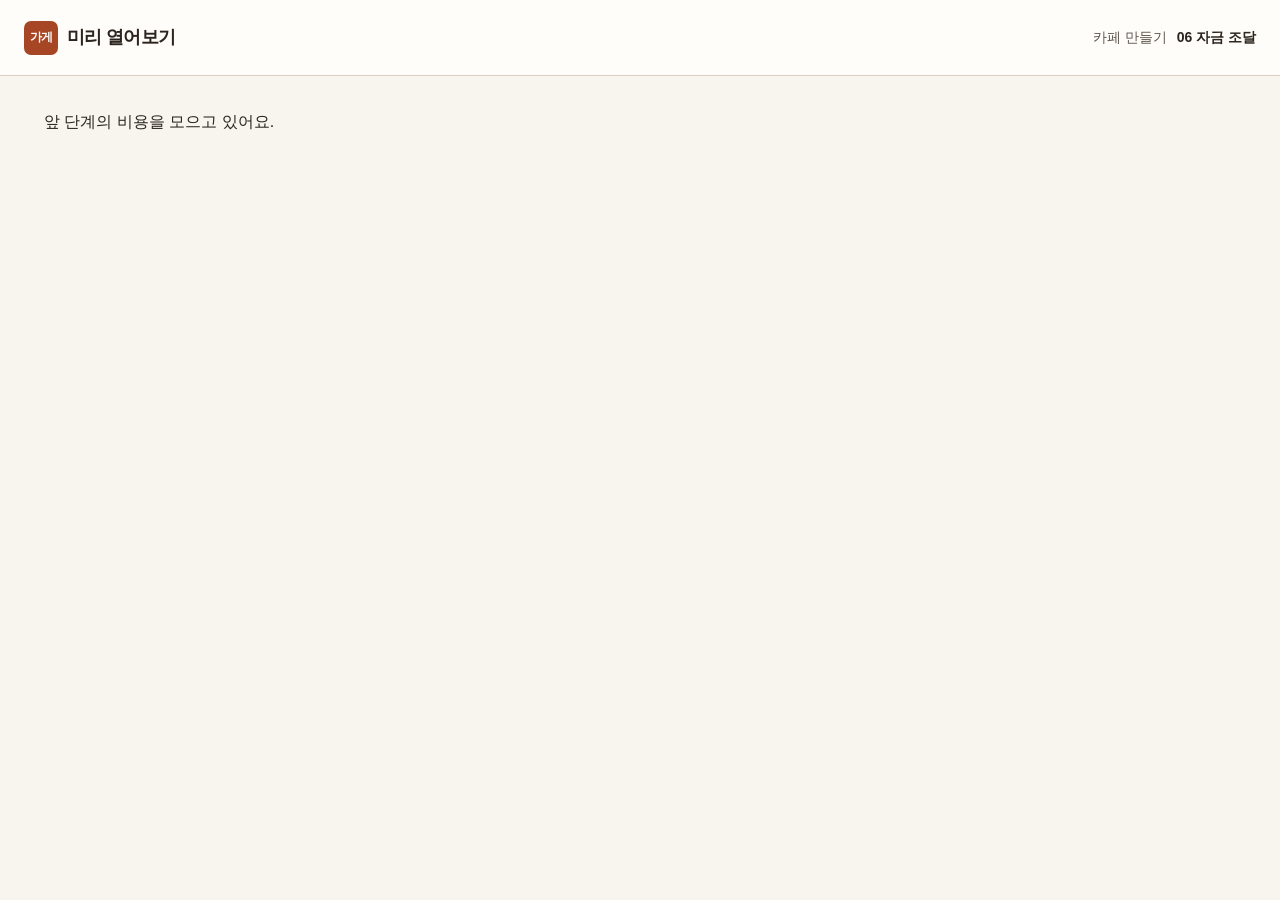
==== funding.html @ 1a2555d2 "Add static site root files and domain markers" ====
<!doctype html><html lang="ko"><head><meta charset="utf-8"><meta name="viewport" content="width=device-width,initial-scale=1"><title>자금 조달 — 가게 미리 열어보기</title><link rel="stylesheet" href="map.css"><link rel="stylesheet" href="funding.css"><link rel="stylesheet" href="startup-budget.css"><link rel="stylesheet" href="readability.css"></head>
<body class="readable-ui ui-page-funding"><a class="skip" href="#funding-form">자금 입력으로 건너뛰기</a><header class="map-header"><a class="brand" href="index.html"><span class="brand-mark" aria-hidden="true">가게</span>미리 열어보기</a><nav aria-label="현재 단계"><span>카페 만들기</span><strong>06 자금 조달</strong></nav></header>
<main class="fund-main"><div id="load-message" role="status">앞 단계의 비용을 모으고 있어요.</div><div id="fund-content" hidden>
 <div class="intro"><div><p class="eyebrow">06 / 시작할 돈을 준비해 볼까요</p><h1>내 가게를 여는 데,<br>얼마가 필요할까요?</h1><p class="muted">지금까지 고른 공간과 가게 구성에, 자금 계획을 더해보세요.</p></div><div class="context"><strong id="district-name"></strong><p id="source-summary"></p><a id="operations-link" href="operations.html">← 운영·메뉴로 돌아가기</a></div></div>
 <div id="upstream-notice" class="notice" hidden><p id="upstream-message"></p><button type="button" id="refresh-sources">앞 단계 다시 불러오기</button><a id="fix-source" hidden>해당 단계 확인 →</a></div>
 <form id="funding-form" novalidate><div class="fund-grid"><div>
  <section class="panel"><div class="heading"><div><p class="eyebrow">01 STARTUP BUDGET</p><h2>앞에서 정한 비용</h2></div><span class="badge">저장한 계획 기준</span></div>
   <dl class="cost-list"><div><dt>보증금<small>처음 묶이는 돈 · 반환을 보장하지 않음</small></dt><dd id="cost-deposit">—</dd></div><div><dt>권리금</dt><dd id="cost-premium">—</dd></div><div><dt>주방 장비<small id="equipment-note"></small></dt><dd id="cost-equipment">—</dd></div><div><dt>인테리어 공사<small>객석 면적 × 선택한 평당 비용</small></dt><dd id="cost-construction">—</dd></div><div><dt>가구·조명 등 구매비</dt><dd id="cost-furniture">—</dd></div><div><dt>인테리어 예비비<small>앞 단계에서 정한 예비비 · 한 번만 합산</small></dt><dd id="cost-reserve">—</dd></div></dl>
   <p id="pricing-note" class="help"></p><div class="edit-links"><a id="space-link" href="space.html">공간 비용 수정 ↗</a><a id="kitchen-link" href="kitchen.html">장비 가격 수정 ↗</a><a id="interior-link" href="interior.html">인테리어 수정 ↗</a></div>
   <label>선택한 예시의 총 개업 지출 (만원 · 비우면 항목 합산)<input id="startupTotal" type="number" min="0" max="10000000" step=".0001"><small id="startupTotal-error" class="error"></small></label><p class="help">직접 지정한 총액은 보증금·세금·소모품·기타 개업비를 포함하며 운영·미사용 공사 예비비는 제외합니다. 아래 항목별 금액은 그대로 보존합니다.</p><div id="missing-panel" class="inset" hidden><strong>가격을 정하지 않은 장비가 있어요</strong><p id="missing-description" class="help"></p><label>미입력 장비만의 합계 예산 (만원)<input id="missingBudget" type="number" min="0" max="10000000" step=".0001" placeholder="선택: 직접 가정한 예산" aria-describedby="missingBudget-error"><small id="missingBudget-error" class="error"></small></label><p class="help">이미 가격을 넣은 장비는 제외하세요. 빈칸은 금액 미확정, 0은 추가 비용 없음으로 직접 가정한 값입니다. 여기서 넣은 예산은 장비별 실제 가격으로 저장되지 않습니다.</p></div>
  </section>
  <section class="panel"><p class="eyebrow">INITIAL SUPPLIES</p><h2>처음 준비하는 소모품 구매비</h2><output id="supplies-initial" class="hero-amount">—</output><p id="supplies-initial-note" class="help"></p><a id="supplies-link" href="live.html" hidden>소모품 재고·가격 수정 ↗</a><p class="help">이 금액은 개업 때 한 번만 필요한 자금에 더합니다. 기타 개업비에는 같은 소모품을 다시 넣지 마세요. 매달 쓰는 원가와 추가 구매 지출은 결과 화면에서 별도로 계산합니다.</p><p class="help">아직 준비 계획이 없으면 자금 초안을 저장하고 결과 화면의 ‘소모품·직원 준비 확인’에서 입력한 뒤 돌아오세요. 미정 단가를 0원으로 확정하지 않습니다.</p></section>
  <section class="panel"><div class="heading"><div><p class="eyebrow">02 TAX & BUFFER</p><h2>부가세와 추가 예산</h2></div></div><p class="help">견적의 부가세 포함 여부를 정해 주세요. ‘별도 10% 가정’은 해당 항목에 10%를 더합니다. 사업자의 실제 납부세액을 계산한 값은 아닙니다.</p>
   <div class="tax-fields"><label>권리금<select id="premiumVat" aria-describedby="premiumVat-error"><option value="unknown">미확인 · 추가 세액 미반영</option><option value="extra">부가세 별도 10% 가정</option><option value="final">입력액이 최종 지출액</option></select><small id="premiumVat-error" class="error"></small></label><label>주방 장비 (가정 예산 포함)<select id="equipmentVat" aria-describedby="equipmentVat-error"><option value="unknown">미확인 · 추가 세액 미반영</option><option value="extra">부가세 별도 10% 가정</option><option value="final">입력액이 최종 지출액</option></select><small id="equipmentVat-error" class="error"></small></label><label>인테리어 공사 + 가구<select id="interiorVat" aria-describedby="interiorVat-error"><option value="extra">부가세 별도 10% 가정</option><option value="final">입력액이 최종 지출액</option><option value="unknown">미확인 · 추가 세액 미반영</option></select><small id="interiorVat-error" class="error"></small></label></div>
   <p class="help">새 계획은 부가세 미확인 상품에 대한 예산 여유로 10% 추가 가정부터 시작합니다. 조사 가격이 부가세 별도라는 뜻은 아니며, 실제 거래에 맞게 수정하세요. 기존 선택은 보존합니다. 보증금과 예비자금에는 일괄 10%를 붙이지 않습니다. 권리금은 거래 방식에 따라 처리가 달라지므로 견적·계약 기준으로 선택하세요.</p>
   <div class="field-grid"><label>기타 개업비 (소모품 제외·만원)<input id="extra" type="number" min="0" max="10000000" step=".0001" aria-describedby="extra-error"><small id="extra-error" class="error"></small></label><label>운영 예비자금 (만원)<input id="working" type="number" min="0" max="10000000" step=".0001" aria-describedby="working-error"><small id="working-error" class="error"></small></label></div><p class="help">두 항목은 부가세까지 고려한 최종 현금 예산을 직접 입력합니다. 식기·소도구는 주방에서 합산합니다. 기타 개업비에는 빠진 주방 공사·철거·냉난방·추가 전기·배관·운반·중개 비용 등을 넣을 수 있어요. 이미 포함된 공사·가구·예비비는 중복해서 넣지 마세요.</p>
   <details id="opening-checklist" class="opening-checklist"><summary>빠지기 쉬운 개업비 확인 <span id="opening-count"></span></summary><p class="help">각 금액은 수정 가능한 예산 예시이며 조사 견적이 아닙니다. 기존 금액은 자동 변경하지 않습니다. ‘추가 지출’만 합계에 더합니다. ‘기타 개업비에 포함’은 위 기타 개업비 안에서 확인한 몫입니다. 공사·장비에 이미 포함된 항목은 ‘별도 지출 없음’을 선택하세요.</p><div id="opening-items"></div><p id="openingItems-error" class="error" role="status"></p><p class="help">첫 원재료 재고는 금액 기준으로 먼저 사용하여 매월 구매비에서 중복 차감하지 않습니다. 신선 재료의 유통기한·폐기는 별도 가정입니다. 직접 총 개업 지출을 입력했다면 추가 항목도 그 총액 안에 포함된 것으로 계산합니다.</p></details>
   <details class="sources"><summary>공식 세금 기준과 이번 계산 범위</summary><table><caption>국세청 안내 · 확인일 2026-11-17</caption><thead><tr><th scope="col">공식 기준</th><th scope="col">화면에서 적용하는 방법</th></tr></thead><tbody><tr><th scope="row">일반과세자 기본세율 10%</th><td>‘별도 10% 가정’을 고른 비용에만 추가</td></tr><tr><th scope="row">납부세액 = 매출세액 − 매입세액</th><td>매입세액 공제·환급 여부는 판정하지 않음. 환급액을 초기 자금에서 빼지 않음</td></tr><tr><th scope="row">일반·간이과세 계산 방식이 다름</th><td>이 화면에서 사업자 과세유형이나 실제 납부세액을 자동 결정하지 않음</td></tr></tbody></table><a href="https://www.nts.go.kr/nts/cm/cntnts/cntntsView.do?cntntsId=7693" target="_blank" rel="noopener">국세청 · 부가가치세 안내 원문 ↗</a><p>종합소득세·지방소득세는 수입·필요경비·공제와 사업자 조건 등을 정한 뒤 별도로 계산해야 합니다. 현재는 이 세금, 원천세, 4대 보험료를 합산하지 않습니다. 창업 지출 전체를 당기 세무상 비용으로 처리하지 않습니다.</p></details>
  </section>
  <section class="panel"><div class="heading"><div><p class="eyebrow">03 YOUR FUNDING</p><h2>돈을 어떻게 마련할까요?</h2></div></div><div class="field-grid"><label>자기자금 (만원)<input id="own" type="number" min="0" max="10000000" step=".0001" aria-describedby="own-error"><small id="own-error" class="error"></small></label><label>대출금 (만원)<input id="loan" type="number" min="0" max="10000000" step=".0001" aria-describedby="loan-error"><small id="loan-error" class="error"></small></label><label>대출 연 금리 (%)<input id="rate" type="number" min="0" max="100" step=".01" aria-describedby="rate-error"><small id="rate-error" class="error"></small></label><label>상환기간 (개월)<input id="months" type="number" min="1" max="600" step="1" aria-describedby="months-error"><small id="months-error" class="error"></small></label></div><label class="method-label">상환 방식<select id="method" aria-describedby="method-error"><option value="annuity">원리금균등 · 매달 원금+이자를 일정하게</option><option value="principal">원금균등 · 원금은 일정, 이자는 점차 감소</option></select><small id="method-error" class="error"></small></label><p class="help">시작값 연 4.5%·36개월은 비교용 가정이며 실제 대출 상품 금리가 아닙니다. 고정금리·매월 상환·거치기간 없음으로 계산합니다. 대출 실행 가능 여부는 판단하지 않습니다. 수수료·보증료·중도상환 비용은 별도입니다.</p><div class="inline-result"><div><span id="inline-payment-label">매달 갚을 돈</span><output id="inline-payment">—</output></div><div><span id="inline-gap-label">부족한 자금</span><output id="inline-gap">—</output></div></div></section>
 </div><aside class="fund-side"><section class="panel live-summary"><p class="eyebrow">MY CAFÉ / FUNDING PLAN</p><h2 id="total-label">계획상 필요한 자금</h2><output id="total" class="hero-amount">—</output><p id="budget-state" class="help"></p><dl id="funding-split" class="summary-lines"></dl><details><summary>추정값·비용 포함 범위 확인</summary><ul id="budget-notes" class="budget-notes"></ul></details>
  <dl class="summary-lines"><div><dt>앞 단계 비용 + 장비 가정</dt><dd id="base-total">—</dd></div><div><dt>처음 소모품 구매비</dt><dd id="supplies-budget-total">—</dd></div><div><dt>추가 부가세 예산</dt><dd id="vat-total">—</dd></div><div><dt>기타·추가 개업비 + 운영 예비자금</dt><dd id="buffer-total">—</dd></div></dl><hr><div class="fund-bar" aria-hidden="true"><i id="own-bar"></i><i id="loan-bar"></i><i id="gap-bar"></i></div><div class="legend"><span><i class="own-dot"></i>자기자금</span><span><i class="loan-dot"></i>대출</span><span><i class="gap-dot"></i>부족</span></div><dl class="summary-lines"><div><dt>자기자금 + 대출금</dt><dd id="available">—</dd></div><div class="gap-line"><dt id="gap-label">부족한 자금</dt><dd id="gap">—</dd></div><div id="surplus-row" hidden><dt>계획보다 더 마련한 금액</dt><dd id="surplus">—</dd></div></dl>
  <div class="payment-card"><h3 id="payment-label">매달 갚을 돈</h3><output id="payment">—</output><p id="payment-detail"></p></div><dl class="summary-lines"><div><dt>대출기간 전체 이자</dt><dd id="total-interest">—</dd></div><div><dt>원금 + 전체 이자</dt><dd id="total-repayment">—</dd></div><div><dt>앞에서 정한 월세</dt><dd id="monthly-rent">—</dd></div></dl><p class="help">월세는 매월 운영 지출로 따로 표시합니다. 위 초기 자금과 대출 상환액에는 월세·인건비·재료비를 자동으로 더하지 않습니다.</p></section>
 <section class="panel"><h2>월별 상환 내역</h2><p class="help">표시는 원 단위 반올림입니다. 실제 금융기관의 일수 계산·반올림 규칙에 따라 달라질 수 있어요.</p><details id="schedule-details"><summary>원금·이자·잔액 펼치기</summary><div class="table-scroll" tabindex="0" role="region" aria-label="월별 대출 상환표"><table class="schedule-table"><thead><tr><th scope="col">회차</th><th scope="col">원금</th><th scope="col">이자</th><th scope="col">상환액</th><th scope="col">남은 원금</th></tr></thead><tbody id="repayments"></tbody></table></div></details></section></aside></div>
 <div class="save-bar"><button id="save-funding" type="submit">자금 계획 저장</button><button id="next-results" class="primary" type="submit">저장하고 최종 결과 보기 →</button><p id="save-status" role="status">현재 브라우저에 구별로 저장합니다.</p></div></form>
</div></main><noscript>자금 계산에는 JavaScript가 필요합니다.</noscript><script src="js/cost-reference.js"></script><script src="js/price-model.js"></script><script src="js/kitchen-model.js"></script><script src="js/interior-model.js"></script><script src="js/operations-model.js"></script><script src="js/live-model.js"></script><script src="js/supplies-finance.js"></script><script src="js/funding-model.js"></script><script src="js/results-model.js"></script><script src="js/plan-link.js"></script><script src="js/startup-budget.js"></script><script src="js/district-model.js"></script><script src="js/funding.js"></script><script src="js/readability.js"></script></body></html>
---- map.css ----
@charset "UTF-8";
.hotspot-marker{background:var(--surface);color:var(--ink);border:2px solid var(--accent);border-radius:9px;box-shadow:0 2px 7px #2C1E1733;cursor:pointer;text-align:center}.hotspot-label{display:flex;flex-direction:column;justify-content:center;height:100%;padding:3px 5px;line-height:1.35}.hotspot-name{font-size:12px;font-weight:650;overflow:hidden;text-overflow:ellipsis;white-space:nowrap}.hotspot-label strong{font-size:13px;font-variant-numeric:tabular-nums;color:#963C1D}.hotspot-marker.is-cluster{border-style:dashed;background:#FFF2DD}.hotspot-marker.is-cluster strong{font-size:12px}.hotspot-marker.is-selected{border-color:var(--ink);background:var(--accent);color:#fff;box-shadow:0 0 0 3px #FEFBF7,0 3px 10px #2C1E1744}.hotspot-marker.is-selected strong{color:#fff}.hotspot-marker:focus-visible{outline:3px solid var(--ink);outline-offset:3px}.hotspot-choices{display:grid;gap:7px;max-height:280px;overflow:auto;padding:4px 0}.hotspot-choices>strong{font-size:14px;margin:0 0 5px}.hotspot-choices button{min-height:44px;width:100%;font-size:13px;text-align:left;background:var(--surface);white-space:normal}.hotspot-choices button:last-child{font-size:12px;background:var(--paper)}.map-key span{font-size:12px;font-weight:400}
.rent-area-control{margin:0 0 20px}.rent-area-control label{display:block;font-size:14px;font-weight:650;margin-bottom:8px}.rent-area-control select{width:100%;min-height:44px;max-width:100%;font:inherit;font-size:14px;color:var(--ink);background:var(--surface);border:1px solid #89786B;border-radius:8px;padding:10px 8px}.rent-comparison{border-left:3px solid var(--accent);background:var(--paper);padding:12px;margin:0 0 18px}.rent-comparison strong{font-size:14px}.rent-comparison p{font-size:12px;color:var(--muted);margin:7px 0 0;overflow-wrap:anywhere}
.rent-basis{font-size:14px;margin:-7px 0 16px}.rent-pairs dd{font-size:18px;letter-spacing:-.5px;white-space:nowrap}.rent-pairs dd small{display:block;margin:2px 0 0!important}.rent-pairs dt small,.rent-vintage{font-size:12px;color:var(--muted)}.rent-vintage{margin:10px 0 14px}
:root{--paper:#F9F4EC;--surface:#FEFBF7;--ink:#2C1E17;--muted:#5E534B;--line:#DACFC3;--accent:#B34F2A;--soft:#FDDDCF}
*{box-sizing:border-box}body{margin:0;background:var(--paper);color:var(--ink);font:16px/1.55 "Pretendard Variable",Pretendard,"Apple SD Gothic Neo","Malgun Gothic",sans-serif}a{color:#6F4C34}button,input{font:inherit;color:inherit}button{cursor:pointer}button,input{min-height:44px;border:1px solid #89786B;border-radius:8px;background:var(--surface);padding:9px 12px}button:hover{background:#F2E8DB}a,button,input,summary{touch-action:manipulation}:focus-visible{outline:3px solid var(--accent);outline-offset:3px}[hidden]{display:none!important}.sr-only{position:absolute;width:1px;height:1px;overflow:hidden;clip-path:inset(50%)}.skip{position:absolute;top:-80px;left:16px;z-index:3000;background:var(--surface);padding:12px}.skip:focus{top:10px}
.map-header{height:72px;display:flex;align-items:center;justify-content:space-between;padding:0 28px;border-bottom:1px solid var(--line);background:var(--paper);gap:24px}.brand{font-size:18px;letter-spacing:-.6px;font-weight:750;color:var(--ink);text-decoration:none;display:flex;align-items:center;gap:9px;white-space:nowrap}.brand-mark{display:inline-flex;align-items:center;justify-content:center;width:34px;height:34px;background:var(--accent);color:var(--surface);border-radius:7px;font-size:12px;letter-spacing:-1px}.map-header nav{display:flex;gap:14px;font-size:14px}.map-header nav>span{color:var(--muted)}.step-divider{color:var(--line)!important}.home-link{font-size:14px;text-decoration:none}
.explore-layout{display:grid;grid-template-columns:minmax(0,1fr) 418px;min-height:calc(100dvh - 72px)}.explorer{min-width:0;display:flex;flex-direction:column;height:calc(100dvh - 72px);position:sticky;top:0}.map-topline{min-height:70px;padding:14px 24px;display:flex;justify-content:space-between;align-items:center;gap:12px}.map-topline strong{font-size:18px}.map-topline span{font-size:14px;color:var(--muted);margin-left:12px}.map-topline button{font-size:14px;background:transparent;border-color:var(--line)}.map-canvas{position:relative;flex:1;min-height:390px}#map{height:100%;width:100%;background:#EEE9DD}.district-search{position:absolute;z-index:800;left:24px;top:20px;width:330px;max-width:calc(100% - 96px);background:var(--surface);border:1px solid #B6A89A;border-radius:10px;box-shadow:0 3px 15px #2C1E1717}.search-row{display:flex;padding:6px;gap:6px}#search{width:0;flex:1;border:0;background:transparent;font-size:15px;padding:8px}#list-toggle{font-size:14px;padding:8px 11px;border-color:var(--line);white-space:nowrap}.district-results{display:none;border-top:1px solid var(--line);padding:10px}.district-search.is-open .district-results{display:block}#result-status{font-size:14px;margin:0 2px 9px;color:var(--muted)}#district-list{display:grid;grid-template-columns:1fr 1fr;gap:5px;max-height:250px;overflow:auto;overscroll-behavior:contain}.district-button{font-size:14px;text-align:left;border:0;border-radius:5px;padding:9px 10px}.district-button[aria-pressed=true]{background:var(--soft);font-weight:700}.district-button[aria-pressed=true]:after{content:' ✓';color:#6F4C34}.map-key{position:absolute;bottom:22px;left:24px;z-index:750;font-size:14px;background:var(--surface);border:1px solid var(--line);border-radius:6px;padding:9px 12px;pointer-events:none}.map-key i{display:inline-block;width:9px;height:9px;margin-right:8px;background:var(--accent);border-radius:2px}.map-bottom{min-height:54px;display:flex;align-items:center;gap:12px;padding:10px 24px;font-size:12px;flex-wrap:wrap}.map-bottom>p{margin:0;flex:1;color:var(--muted)}.boundary-vintage{white-space:nowrap;color:#6F4C34}.boundary-source{position:relative}.boundary-source summary{font-size:13px}.boundary-source[open]{position:absolute;bottom:52px;left:24px;max-width:450px;z-index:900;background:var(--surface);border:1px solid var(--line);border-radius:8px;padding:16px;font-size:14px}
.inspect{border-left:1px solid var(--line);background:var(--surface);padding:30px 28px;min-width:0}.eyebrow{font-size:13px;letter-spacing:.03em;color:#6F4C34;margin:0 0 6px}.inspector-heading h1{font-size:30px;line-height:1.3;letter-spacing:-1px;margin:0;font-weight:750}.selection-meta{font-size:13px;color:var(--muted);margin:12px 0 0}.selected-tag{background:var(--soft);color:#6F4C34;font-weight:600;padding:3px 7px;border-radius:4px;margin-right:6px}.panel-intro{font-size:14px;color:var(--muted);margin:18px 0 26px}.info-section{border-top:1px solid var(--line);padding:23px 0 20px}.section-title{display:flex;align-items:center;gap:9px;margin-bottom:17px}.section-title>span{font-size:12px;font-weight:600;color:#806C5D;font-variant-numeric:tabular-nums}.section-title h2{font-size:18px;letter-spacing:-.4px;margin:0}.section-title>small{margin-left:auto;font-size:12px;color:var(--muted)}.primary-state{font-size:19px;font-weight:650;margin:0 0 16px;letter-spacing:-.6px}.data-pairs{display:grid;grid-template-columns:1fr 1fr;gap:15px;margin:0 0 13px}.data-pairs>div+div{border-left:1px solid var(--line);padding-left:18px}dt{font-size:14px;color:var(--muted)}dd{margin:5px 0 0;font-size:16px;font-weight:600;font-variant-numeric:tabular-nums}.data-lines{margin:0 0 12px}.data-lines>div{display:flex;justify-content:space-between;align-items:center;gap:12px;margin:12px 0}.data-lines dd{font-size:15px;white-space:nowrap;margin:0}.data-lines dt small{display:block;font-size:12px;margin-top:1px}.short-note{font-size:13px;color:var(--muted);margin:12px 0 10px;line-height:1.6}details{font-size:14px;color:var(--muted)}summary{cursor:pointer;min-height:28px;line-height:28px}details p{font-size:14px;line-height:1.7}details[open]{padding-bottom:4px}.panel-footer{font-size:13px;color:var(--muted);padding-top:18px;border-top:1px solid var(--line);margin:0}
.leaflet-container{font:14px/1.5 "Malgun Gothic",sans-serif}.leaflet-control-zoom a{min-width:40px;min-height:40px;line-height:40px!important;color:var(--ink)!important;background:var(--surface)!important}.leaflet-control-attribution{font-size:10px!important}.district-label{background:var(--surface);border:1px solid #D5C4B4;border-radius:4px;color:var(--ink);box-shadow:none;font-size:12px;line-height:18px;padding:1px 5px;pointer-events:none}.district-label:before{display:none}.district-label.selected{background:var(--accent);color:var(--surface);border-color:var(--accent);font-weight:700}.leaflet-interactive{cursor:pointer}.leaflet-interactive:focus-visible{outline:none;stroke:#2C1E17;stroke-width:4}
@media(min-width:1450px){.explore-layout{grid-template-columns:minmax(0,1fr) 450px}.inspect{padding:34px}}
@media(max-width:1000px) and (min-width:761px){.explore-layout{grid-template-columns:minmax(0,1fr) 370px}.inspect{padding:24px 20px}.map-topline span{display:block;margin:1px 0 0}.district-search{left:16px;width:280px}.map-topline{padding:12px 16px}.map-key{left:16px;font-size:12px}.map-bottom{padding:10px 16px}}
@media(max-width:760px){.map-header{height:62px;padding:0 16px;gap:12px}.brand{font-size:15px}.brand-mark{width:29px;height:29px;font-size:11px}.map-header nav{font-size:12px;gap:7px}.home-link{display:none}.explore-layout{display:block;min-height:0}.explorer{height:auto;position:static}.map-topline{padding:12px 16px;min-height:66px}.map-topline strong{font-size:16px}.map-topline span{display:block;margin:0;font-size:12px}.map-topline button{font-size:12px}.map-canvas{height:460px;min-height:0;flex:none}.district-search{left:12px;top:12px;width:300px;max-width:calc(100% - 70px)}.map-key{left:12px;bottom:22px;font-size:12px;padding:7px 10px}.map-bottom{padding:10px 16px;gap:8px;font-size:12px}.map-bottom>p{flex-basis:100%;font-size:12px}.boundary-source[open]{left:12px;right:12px;bottom:85px}.inspect{border-left:0;border-top:1px solid var(--line);padding:26px 22px}.inspector-heading h1{font-size:27px}.panel-intro{margin-bottom:22px}.info-section{padding:21px 0}.leaflet-control-zoom a{min-height:44px;min-width:40px;line-height:44px!important}.district-label{font-size:10px;padding:0 3px;line-height:16px}.data-lines dt small{font-size:12px}summary{min-height:44px;line-height:1.5;display:list-item;padding-top:11px;padding-bottom:10px}}
@media(prefers-reduced-motion:reduce){*{scroll-behavior:auto!important;transition:none!important}}
.space-next{display:flex;align-items:center;justify-content:space-between;gap:14px;background:var(--accent);color:#fff;border-radius:7px;padding:12px 14px;margin-top:18px;font-size:14px;font-weight:650;text-decoration:none;min-height:46px}.space-next:hover{background:#923E21;color:#fff}

.data-vintage{font-size:13px;color:#6F4C34;line-height:1.6;margin:16px 0 0}.data-vintage span{color:var(--muted);font-size:12px}.data-notice{font-size:14px;background:var(--paper);padding:12px;border-radius:8px}.data-notice button{display:block;margin-top:10px;font-size:14px}.population-pairs dd,.cafe-pairs dd{font-size:24px;letter-spacing:-.6px;line-height:1.35}.data-pairs dd small{font-size:13px;margin-left:4px;font-weight:400;letter-spacing:0}.cafe-pairs dt small{font-size:12px}.distribution{margin:20px 0}.distribution h3{font-size:14px;font-weight:650;margin:18px 0 10px}.share-list{margin:0}.share-list>div{display:grid;grid-template-columns:68px minmax(0,1fr);gap:10px;align-items:center;margin:9px 0}.share-list dt{font-size:13px;font-variant-numeric:tabular-nums}.share-list dd{display:flex;align-items:center;gap:10px;margin:0;font-size:13px;font-weight:500}.share-list dd>span:last-child{width:42px;text-align:right;flex-shrink:0}.share-track{display:block;flex:1;height:7px;border-radius:3px;background:#EFE5D9;overflow:hidden}.share-track i{display:block;height:100%;background:var(--accent);border-radius:3px}.day-shares{display:grid;grid-template-columns:repeat(7,minmax(0,1fr));margin:0;gap:3px;padding:10px 0;border-top:1px solid var(--line);border-bottom:1px solid var(--line)}.day-shares>div{text-align:center}.day-shares dt{font-size:13px}.day-shares dd{font-size:12px;font-weight:600;white-space:nowrap;margin:4px 0 0}.day-shares>div:nth-last-child(-n+2) dt{color:var(--accent)}.info-section details a{display:inline-block;overflow-wrap:anywhere}.data-lines dd{white-space:normal;text-align:right}
@media(max-width:380px){.population-pairs dd,.cafe-pairs dd{font-size:21px}.inspect{padding:24px 16px}.data-pairs{gap:10px}.data-pairs>div+div{padding-left:12px}.day-shares{gap:0}}


#district-list .hotspot-result{grid-column:1 / -1;white-space:pre-line;line-height:1.65;min-height:60px;border:1px solid var(--line);font-size:13px}#district-list .hotspot-result::first-line{font-size:15px;font-weight:650}
.map-actions{display:flex;gap:8px;flex-wrap:wrap;justify-content:flex-end}.map-topline #compare-open{background:var(--ink);color:var(--surface);border-color:var(--ink)}#compare-add{width:100%;margin-top:10px;border-color:var(--accent);color:#923E21;font-size:14px}
#compare-dialog{width:min(960px,calc(100% - 32px));max-height:calc(100dvh - 32px);padding:28px;border:1px solid var(--line);border-radius:16px;background:var(--surface);color:var(--ink);overscroll-behavior:contain}#compare-dialog::backdrop{background:#2C1E1780}.compare-heading{display:flex;justify-content:space-between;align-items:center;gap:12px}.compare-heading h2{font-size:24px;line-height:1.4;margin:0}.compare-heading button{flex-shrink:0}#compare-basis{font-size:14px;color:var(--muted);background:var(--paper);border-radius:8px;padding:12px;margin:18px 0}.compare-picker{border:0;padding:0;margin:0}.compare-picker legend{font-size:14px;font-weight:650;margin-bottom:10px}#compare-options{display:grid;grid-template-columns:repeat(4,minmax(0,1fr));gap:8px;max-height:206px;overflow:auto;padding:3px}#compare-options label{display:flex;align-items:center;gap:8px;min-height:44px;border:1px solid var(--line);border-radius:8px;padding:7px 9px;cursor:pointer;font-size:13px}#compare-options label:has(input:checked){border-color:var(--accent);background:var(--soft)}#compare-options input{width:18px;height:18px;min-height:18px;flex-shrink:0;margin:0;accent-color:var(--accent)}.compare-toolbar{display:flex;justify-content:space-between;align-items:center;gap:12px;margin:20px 0 8px}.compare-toolbar p{margin:0;font-size:14px}.compare-toolbar button{font-size:13px}.compare-toolbar button:disabled{opacity:.5;cursor:default}.compare-prices{width:100%;border-collapse:collapse;table-layout:fixed;font-size:16px;font-variant-numeric:tabular-nums}.compare-prices caption{text-align:left;font-size:12px;color:var(--muted);padding:0 0 10px}.compare-prices th,.compare-prices td{padding:14px 12px;border-bottom:1px solid var(--line);text-align:right;vertical-align:middle}.compare-prices thead th{background:var(--paper);font-size:14px}.compare-prices th:first-child{width:44%;text-align:left}.compare-prices td{font-weight:700}.compare-prices small{display:block;color:var(--muted);font-size:12px;font-weight:400}.compare-prices tbody button{background:none;border:0;padding:0;min-height:44px;font-weight:650;text-align:left;text-decoration:underline;text-underline-offset:3px}.compare-premium{display:block;color:#923E21;font-size:12px;font-weight:600;margin-top:4px}.compare-note{font-size:12px;line-height:1.7;color:var(--muted);margin:12px 0 0}.compare-empty{background:var(--paper);border-radius:8px;padding:24px;font-size:14px;text-align:center}
@media(max-width:760px){.map-topline{flex-wrap:wrap}.map-actions{width:100%;justify-content:flex-start}.map-actions button{flex:1}#compare-dialog{width:calc(100% - 16px);max-height:calc(100dvh - 16px);padding:16px 12px;border-radius:12px}.compare-heading h2{font-size:19px}.compare-heading .eyebrow{font-size:12px}#compare-basis{font-size:12px;padding:10px}#compare-options{grid-template-columns:repeat(2,minmax(0,1fr));max-height:168px}.compare-prices{font-size:13px}.compare-prices th,.compare-prices td{padding:10px 4px}.compare-prices thead th{font-size:12px}.compare-prices th:first-child{width:42%}.compare-prices tbody button{font-size:13px}.compare-toolbar{margin-top:14px}}
.compare-area{border:1px solid var(--line);border-radius:10px;padding:14px;margin-top:18px}.compare-area h3{font-size:15px;margin:0 0 10px}.compare-area-modes,.compare-presets{display:flex;gap:8px;flex-wrap:wrap}.compare-area button{font-size:13px;padding:7px 12px}.compare-area button[aria-pressed=true]{background:var(--soft);border-color:var(--accent);font-weight:650}.compare-area-input{display:flex;align-items:center;gap:8px;flex-wrap:wrap;margin:12px 0;font-size:14px}.compare-area-input input{width:116px;font-size:18px;font-weight:650;text-align:right}.compare-area-input input[aria-invalid=true]{border:2px solid #A02C22}.compare-area-input label{font-weight:600}#compare-sqm{font-size:13px;color:var(--muted)}#compare-area-help,#compare-area-error{font-size:12px;margin:10px 0 0}#compare-area-error{color:#A02C22}#compare-area-error:empty{display:none}.compare-prices td{overflow-wrap:anywhere}@media(max-width:760px){.compare-area{padding:10px}.compare-presets{gap:6px}.compare-presets button{padding:6px 10px}.compare-area-input{gap:6px}.compare-area-input input{width:98px}}
.compare-presets{display:grid;grid-template-columns:repeat(6,minmax(0,1fr))}@media(max-width:760px){.compare-presets{grid-template-columns:repeat(3,minmax(0,1fr))}}
.compare-floor-control{display:flex;align-items:center;flex-wrap:wrap;gap:10px;margin-top:16px;font-size:14px}.compare-floor-control label{font-weight:650}.compare-floor-control select{min-height:44px;min-width:138px;padding:8px 12px;border:1px solid #89786B;border-radius:8px;background:var(--surface);color:var(--ink);font:inherit}.compare-floor-control span{font-size:12px;color:var(--muted)}.compare-floor-source{margin-top:10px;font-size:12px}.compare-floor-source p{font-size:12px;line-height:1.7}
.compare-scope{display:flex;gap:8px;margin-top:16px}.compare-scope button{flex:1;font-size:14px}.compare-scope button[aria-pressed=true]{background:var(--ink);color:var(--surface);border-color:var(--ink)}.compare-row-controls{max-width:240px;margin-top:10px;font-size:13px;font-weight:400}.compare-row-controls label{display:grid;grid-template-columns:30px minmax(0,1fr);align-items:center;gap:5px;margin:6px 0}.compare-row-controls label>span{display:flex;gap:5px;align-items:center}.compare-row-controls input{width:100%;min-width:0;min-height:44px;padding:7px;text-align:right;font-size:14px}.compare-row-controls select{width:100%;min-width:0;min-height:44px;padding:7px 3px;font:inherit;border:1px solid #89786B;border-radius:8px;color:var(--ink);background:var(--surface)}.compare-row-controls input[aria-invalid=true]{border:2px solid #A02C22}.compare-row-controls [data-item-summary]{line-height:1.6;margin-top:8px}.compare-row-controls [data-item-error]{color:#A02C22;line-height:1.6;margin-top:4px}.compare-row-controls [data-item-error]:empty{display:none}.compare-prices.is-individual td{vertical-align:top;padding-top:28px}@media(max-width:760px){.compare-scope button{font-size:12px;padding:8px}.compare-row-controls{font-size:12px}.compare-row-controls label{grid-template-columns:24px minmax(0,1fr);gap:3px}.compare-row-controls input{padding:5px;font-size:13px}.compare-row-controls select{font-size:12px}.compare-prices.is-individual th:first-child{width:47%}}
[data-item-handoff]{margin-top:12px}.compare-space-link{display:inline-flex;align-items:center;min-height:44px;border:1px solid var(--accent);border-radius:7px;padding:8px;color:#923E21;font-size:12px;line-height:1.5;text-decoration:none}.compare-space-link:hover{background:var(--soft)}

.compare-pricing-label{display:inline-block;margin-top:8px;padding:3px 7px;border:1px solid var(--line);border-radius:5px;background:var(--paper);font-size:12px;font-weight:650}.compare-prices tbody .compare-estimate-reset{display:block;font-size:12px;line-height:1.5;min-height:44px;color:var(--accent)}

.compare-prices .compare-estimate{margin-top:12px;line-height:1.6}.compare-estimate span,.compare-difference span{display:block}.compare-prices .compare-difference{margin-top:8px;line-height:1.6;color:var(--ink)}.compare-difference strong{font-weight:650}

.compare-sort-control{display:flex;align-items:center;gap:10px;margin-top:12px;font-size:14px}.compare-sort-control label{font-weight:650}.compare-sort-control select{min-height:44px;max-width:100%;padding:8px 12px;border:1px solid #89786B;border-radius:8px;background:var(--surface);color:var(--ink);font:inherit}#compare-sort-help{margin:8px 0 14px}

.compare-budget{min-width:0;margin:16px 0;padding:14px;border:1px solid var(--line);border-radius:10px}.compare-budget legend{font-size:15px;font-weight:650}.compare-budget-fields{display:grid;grid-template-columns:repeat(2,minmax(0,1fr));gap:12px}.compare-budget-fields label{font-size:13px}.compare-budget-fields label>span{display:flex;align-items:center;gap:6px;margin-top:6px}.compare-budget-fields input{width:100%;min-width:0;min-height:44px;padding:8px;text-align:right;font-size:14px}.compare-budget-fields small{display:block;color:#A02C22;font-size:12px;margin-top:5px}.compare-budget-fields input[aria-invalid=true]{border:2px solid #A02C22}.compare-budget-actions{display:flex;align-items:center;justify-content:space-between;gap:10px;margin-top:10px;flex-wrap:wrap}.compare-budget-actions label{display:flex;gap:8px;align-items:center;min-height:44px;font-size:14px}.compare-budget-actions input{width:18px;height:18px;min-height:18px;accent-color:var(--accent)}.compare-budget-actions button{font-size:12px}@media(max-width:760px){.compare-budget{padding:10px}.compare-budget-fields{grid-template-columns:1fr}}

.compare-budget-fields label>span{white-space:nowrap}

.compare-prices .compare-budget-gap{margin-top:10px;padding:6px 4px;border:1px solid var(--line);border-radius:6px;line-height:1.6;color:var(--muted);background:var(--paper)}.compare-budget-gap strong,.compare-budget-gap span{display:block}.compare-prices .compare-budget-gap.is-over{color:#9C241B;background:#FFF0EC;border-color:#C55649;border-left-width:3px;font-weight:700}.compare-prices .compare-budget-gap.is-under{color:#285E46;background:#EDF5EE;border-color:#A8C3AD}.compare-prices .compare-budget-gap.is-equal{color:var(--ink)}

.compare-plans{border:1px solid var(--line);border-radius:10px;margin-top:16px;padding:12px}.compare-plans summary{font-size:14px;font-weight:650;cursor:pointer;min-height:44px;align-content:center}.compare-plans>label{display:block;margin:12px 0 6px;font-size:13px;font-weight:650}.compare-plan-controls{display:flex;align-items:center;gap:8px}.compare-plan-controls input,.compare-plan-controls select{min-width:0;flex:1;width:100%;min-height:44px;padding:8px;border:1px solid #89786B;border-radius:8px;background:var(--surface);color:var(--ink);font-size:14px}.compare-plan-controls button{flex-shrink:0;font-size:13px}.compare-plans button:disabled{opacity:.5;cursor:default}#compare-plan-undo{margin-top:12px;font-size:13px}#compare-plan-status{color:var(--ink);font-weight:650}@media(max-width:760px){.compare-plan-controls{flex-wrap:wrap}.compare-plan-controls input,.compare-plan-controls select{flex-basis:100%}.compare-plan-controls button{width:100%}}

.compare-plan-manage{display:flex;flex-wrap:wrap;gap:8px;margin-top:12px}.compare-plan-manage button{font-size:13px}#compare-plan-delete{color:#9C241B;border-color:#C55649}.compare-plan-edit{margin-top:12px;padding-top:12px;border-top:1px solid var(--line)}.compare-plan-edit>label{display:block;margin-bottom:6px;font-size:13px;font-weight:650}

#compare-copy-current{background:var(--paper);border:1px solid var(--line);border-radius:8px;padding:12px}#compare-copy-current-label{color:var(--ink);font-weight:650;margin-top:0;overflow-wrap:anywhere}#compare-copy-update{font-size:13px;margin-top:8px}

#compare-ab-copy{width:100%;min-height:44px;font:inherit;border:1px solid #89786B;border-radius:8px;background:var(--surface);color:var(--ink);padding:8px;min-width:0}.ab-draft-control{display:flex!important;align-items:center;gap:9px;min-height:44px}.ab-draft-control input{flex:0 0 18px;width:18px;min-height:18px;accent-color:var(--accent)}.ab-names{display:grid;grid-template-columns:1fr 1fr;gap:10px}.ab-names>div{background:var(--paper);border:1px solid var(--line);border-radius:8px;padding:12px;min-width:0}.ab-names strong,.ab-names span{display:block;overflow-wrap:anywhere}.ab-names strong{color:var(--accent);font-size:13px}.ab-names span{font-weight:650;margin-top:4px}.ab-table{width:100%;table-layout:fixed;border-collapse:collapse;font-size:14px;margin:12px 0 20px}.ab-table caption{text-align:left;color:var(--muted);font-size:12px;padding:8px 0}.ab-table th,.ab-table td{text-align:left;vertical-align:top;padding:10px;border-bottom:1px solid var(--line);overflow-wrap:anywhere}.ab-table th:first-child{width:24%}.ab-table thead{background:var(--paper)}.ab-table small{display:block;font-size:12px;font-weight:400;margin-top:4px}.ab-changed td{background:#FFF0DE}.ab-delta th,.ab-delta td{font-size:13px}.ab-delta td strong{display:block}.ab-increase{color:#9B2D16}.ab-decrease{color:#21604D}.ab-muted,.ab-same{color:var(--muted)}.ab-card{border-top:2px solid var(--line);margin-top:24px}.ab-card h3{font-size:17px;margin:14px 0 0}.ab-card h3 small{font-size:12px;color:var(--muted);font-weight:400;display:inline-block;margin-left:8px}@media(max-width:600px){.ab-table th,.ab-table td{padding:9px 5px}.ab-table{font-size:13px}.ab-names>div{padding:9px}.ab-names span{font-size:14px}}
.ab-edit-actions{display:flex;gap:8px;flex-wrap:wrap;position:sticky;top:0;z-index:2;background:var(--surface);padding:8px 0}.ab-edit-actions button{font-size:13px}.ab-edit-label{display:block!important;font-size:12px!important;margin:0!important}.ab-edit-label input,.ab-edit-label select{display:block;width:100%;min-width:0;min-height:44px;font:inherit;font-size:15px;color:var(--ink);border:1px solid #89786B;border-radius:6px;background:var(--surface);padding:8px 5px;margin-top:5px}.ab-edit-label input[aria-invalid=true]{border:2px solid #9B2D16}

.compare-location-toggle{display:flex;align-items:center;gap:8px;min-height:44px;margin:8px 0;padding:6px 8px;border:1px solid var(--line);border-radius:8px;font-size:13px;cursor:pointer}.compare-location-toggle input{width:18px;height:18px;min-height:18px;margin:0;flex:0 0 18px;accent-color:#245743}
/* Page 1/2 estimates: one notice, explicit geography and daily units. */
.estimate-notice{margin:20px 0;padding:14px 18px;border-left:4px solid #9d4b2a;background:#fff1e5;color:#66351f;font-size:14px;line-height:1.7;font-weight:600}.flow-summary{margin-top:24px;padding:18px;background:#f0f5f1;border:1px solid #b9cebe;border-radius:10px}.flow-summary h3{font-size:16px!important;margin:0 0 10px!important}.flow-summary>strong{display:block;font-size:28px;color:#245743}.flow-summary small{display:block;margin-top:5px;font-size:13px}.flow-district-context,.flow-basis{font-size:13px;line-height:1.65;color:var(--muted)}.flow-distribution{margin:0}.flow-distribution>div{padding:10px 0;border-bottom:1px solid var(--line)}.flow-distribution dt{font-size:14px;margin-bottom:6px}.flow-distribution dd{display:grid;grid-template-columns:minmax(32px,1fr) 52px minmax(105px,auto);align-items:center;gap:10px;margin:0;font-size:13px;font-variant-numeric:tabular-nums}.flow-distribution dd>span:nth-child(2),.flow-distribution strong{text-align:right}.flow-distribution strong{font-size:14px;white-space:nowrap}.flow-method{margin-top:16px;line-height:1.8;font-size:14px}.flow-compare-scroll{overflow-x:auto;overscroll-behavior-inline:contain}.flow-compare-scroll .compare-prices{min-width:760px}.flow-compare-scroll .compare-prices th:first-child{width:34%}.flow-compare-scroll [data-flow] strong{display:block;color:#245743}.flow-compare-scroll [data-flow] small{margin-top:6px}.flow-compare-scroll:focus-visible{outline:2px solid #245743;outline-offset:3px}
/* Keep the monetary unit visible even when the table header has scrolled away. */
.flow-compare-scroll [data-price]::before{display:block;margin-bottom:8px;font-size:12px;font-weight:500;color:var(--muted)}.flow-compare-scroll [data-price="deposit"]::before{content:"보증금 · 만원"}.flow-compare-scroll [data-price="monthly"]::before{content:"월세 · 만원/월"}
---- funding.css ----
.fund-main{max-width:1280px;margin:auto;padding:38px 28px 64px}.intro{display:flex;align-items:center;justify-content:space-between;gap:32px;margin-bottom:32px}.intro h1{font-size:39px;letter-spacing:-1.4px;line-height:1.3;margin:8px 0 16px}.muted,.help{color:var(--muted)}.context{padding:22px 26px;border:1px solid var(--line);border-radius:12px;background:var(--surface);font-size:14px}.context>strong{font-size:20px}.context a,.edit-links a,.sources>a{display:inline-block;padding:10px 0;min-height:44px}.fund-grid{display:grid;grid-template-columns:minmax(0,1fr) 390px;gap:24px;align-items:start}.panel{padding:26px;background:var(--surface);border:1px solid var(--line);border-radius:14px;margin-bottom:20px;min-width:0}.panel h2{font-size:21px;letter-spacing:-.7px;margin:0}.panel h3{font-size:15px;margin:0 0 8px}.heading{display:flex;align-items:center;justify-content:space-between;gap:12px;margin-bottom:20px}.badge{font-size:12px;padding:5px 8px;background:#eee8d9;color:#67543d;border-radius:5px;white-space:nowrap}.eyebrow{font-size:12px;letter-spacing:.05em}.help{font-size:13px;line-height:1.75;margin:12px 0}.cost-list{margin:0}.cost-list>div,.summary-lines>div{display:flex;align-items:baseline;justify-content:space-between;gap:18px}.cost-list>div{padding:15px 0;border-bottom:1px solid var(--line)}.cost-list dt{color:var(--ink);font-size:15px}.cost-list dt small{display:block;color:var(--muted);font-size:12px;margin-top:4px}.cost-list dd{font-size:16px;text-align:right;flex-shrink:0}.edit-links{display:flex;flex-wrap:wrap;gap:0 18px;font-size:13px}.inset,.notice{background:#f7eddf;border:1px solid #d7c3a7;border-radius:9px;padding:18px;margin-top:14px}.notice{margin-bottom:20px}.notice a{display:inline-block;padding:12px}.inset>strong{font-size:15px}.field-grid{display:grid;grid-template-columns:1fr 1fr;gap:18px;margin-top:20px}label{display:block;font-size:14px;font-weight:600;min-width:0}input,select{display:block;width:100%;min-height:46px;border:1px solid #baac9e;border-radius:7px;background:#fffdf9;color:var(--ink);font:inherit;padding:10px 12px;margin-top:7px;font-weight:400}input:disabled,select:disabled{background:#eee9e2;color:#6b6159}input[aria-invalid=true]{border-color:#a83424}.tax-fields{display:grid;gap:16px}.method-label{margin-top:20px}.error{display:block;color:#a83424;font-size:12px;margin-top:4px;font-weight:400}.error:empty{display:none}.sources{border-top:1px solid var(--line);padding-top:10px;margin-top:20px}.sources summary,#schedule-details summary{min-height:44px;padding:8px 0}.sources table{width:100%;margin-top:12px;border-collapse:collapse;font-size:13px}.sources caption{padding:10px 0;text-align:left;font-size:12px}.sources th,.sources td{border-bottom:1px solid var(--line);padding:10px 8px;text-align:left;vertical-align:top}.sources th{font-weight:600}.live-summary{border-top:4px solid var(--accent)}.hero-amount{display:block;font-size:32px;letter-spacing:-1px;font-weight:750;font-variant-numeric:tabular-nums;margin:14px 0 8px;overflow-wrap:anywhere}.summary-lines{margin:18px 0}.summary-lines>div{margin:14px 0}.summary-lines dt{font-size:13px}.summary-lines dd{font-size:14px;text-align:right;margin:0;overflow-wrap:anywhere}.summary-lines .gap-line{padding:15px 0 0;border-top:1px solid var(--line)}.gap-line dt,.gap-line dd{color:#9c3d20;font-weight:700;font-size:17px}.payment-card{background:#eee9db;border-radius:10px;padding:20px;margin-top:24px}.payment-card output{font-size:27px;font-weight:700;letter-spacing:-.7px;overflow-wrap:anywhere}.payment-card p{font-size:12px;line-height:1.7;margin:10px 0 0;color:#5e534b}.budget-notes{font-size:13px;color:#92401f;line-height:1.7;padding-left:18px}.budget-notes:empty{display:none}.live-summary hr{border:0;border-top:1px solid var(--line);margin:24px 0}.fund-bar{display:flex;overflow:hidden;background:#e8dfd4;border-radius:5px;height:15px}.fund-bar i{display:block}.fund-bar #own-bar,.own-dot{background:#637459}.fund-bar #loan-bar,.loan-dot{background:#b05a37}.fund-bar #gap-bar,.gap-dot{background:#d7c6b5}.legend{display:flex;flex-wrap:wrap;gap:14px;font-size:12px;color:var(--muted);margin-top:10px}.legend i{display:inline-block;width:9px;height:9px;margin-right:5px;border-radius:2px}.table-scroll{max-width:100%;max-height:360px;overflow:auto}.schedule-table{border-collapse:collapse;min-width:430px;width:100%;font-size:12px;text-align:right;font-variant-numeric:tabular-nums}.schedule-table th,.schedule-table td{padding:10px 7px;border-bottom:1px solid var(--line);white-space:nowrap}.schedule-table th{position:sticky;top:0;background:#eee9db}.save-bar{display:flex;align-items:center;gap:20px;margin:12px 0}.save-bar p{font-size:14px;color:var(--muted)}button{min-height:44px;padding:10px 16px;cursor:pointer}.primary{background:var(--accent);color:white;border-color:var(--accent);font-weight:700}.primary:hover{background:#963f21}.primary:disabled{opacity:.55;cursor:not-allowed}a:focus-visible,button:focus-visible,input:focus-visible,select:focus-visible,summary:focus-visible,.table-scroll:focus-visible{outline:3px solid #6d4834;outline-offset:3px}[hidden]{display:none!important}
@media(max-width:1050px){.fund-grid{grid-template-columns:minmax(0,1fr) 340px}.panel{padding:20px}.hero-amount{font-size:28px}.intro h1{font-size:34px}}@media(max-width:800px){.fund-grid{grid-template-columns:minmax(0,1fr)}.intro{align-items:stretch;flex-direction:column;gap:16px}.context{max-width:none}.fund-main{padding:24px 18px 44px}.intro h1{font-size:32px}.fund-side{min-width:0}.save-bar{align-items:stretch;flex-direction:column;gap:8px}.save-bar p{margin:0}.sources table{table-layout:fixed}}@media(max-width:430px){.field-grid{grid-template-columns:1fr}.heading{align-items:flex-start;flex-direction:column;gap:10px}.panel{padding:18px}.cost-list>div{gap:10px}.cost-list dd{font-size:14px}.cost-list dt{font-size:14px}.intro h1{font-size:30px}}@media(prefers-reduced-motion:reduce){*{scroll-behavior:auto!important}}

.inline-result{display:grid;grid-template-columns:1fr 1fr;gap:16px;border-top:1px solid var(--line);padding-top:18px;margin-top:20px}.inline-result span{font-size:13px;color:var(--muted)}.inline-result output{display:block;font-size:21px;font-weight:700;margin-top:6px;overflow-wrap:anywhere}.inline-result>div:last-child output{color:#9c3d20}@media(max-width:430px){.inline-result{grid-template-columns:1fr}}

.opening-checklist{border-top:1px solid var(--line);margin-top:24px;padding-top:14px}.opening-checklist summary,.fund-side summary{cursor:pointer;min-height:44px;padding:10px 0;font-weight:650;font-size:15px;line-height:1.6}.opening-row{display:grid;grid-template-columns:1fr 1.2fr .8fr;gap:16px;align-items:center;padding:20px 0;border-bottom:1px solid var(--line)}.opening-row small{display:block;margin-top:8px;font-weight:400;color:var(--muted)}.opening-row label{min-width:0}.opening-row input,.opening-row select{width:100%;min-height:44px}.fund-side .summary-lines{font-variant-numeric:tabular-nums}.fund-side .live-summary{position:static}.panel{margin-bottom:28px}.help{font-size:14px;line-height:1.8}
@media(max-width:760px){.opening-row{grid-template-columns:1fr}.opening-row strong{margin-top:8px}}
---- startup-budget.css ----
.startup-budget{background:#fffaf0;border:1px solid #cbbda7;border-radius:14px;padding:16px 20px;margin:16px 0 24px;color:#302b24;font-size:14px;line-height:1.6;width:100%;box-sizing:border-box;grid-column:1/-1}
.startup-budget summary{cursor:pointer;font-weight:700;min-height:44px;display:flex;align-items:center}
.startup-budget .budget-inputs{display:grid;grid-template-columns:repeat(auto-fit,minmax(160px,1fr));gap:12px}
.startup-budget label{display:flex;flex-direction:column;gap:6px;font-size:14px}
.startup-budget input{width:100%;min-height:44px;background:white;color:#302b24;border:1px solid #9e9383;border-radius:7px;padding:9px;box-sizing:border-box;font:inherit}
.startup-budget button{min-height:44px;border:1px solid #795638;background:#fff;border-radius:7px;color:#432f21;padding:8px 16px;margin:8px 12px 12px 0;cursor:pointer;font:inherit}
.startup-budget output{display:block;font-size:17px;font-weight:700;margin-top:8px}
.startup-budget p{font-size:13px;margin:8px 0;overflow-wrap:anywhere}
.startup-budget .budget-over,.cash-negative{color:#9d2924!important;background:#fff0ec;border-radius:6px;padding:6px}
.price-details{margin:16px 0;padding:14px;border:1px solid #cbbda7;border-radius:10px;font-size:14px;line-height:1.6}
.price-details label{display:block;margin:10px 0}.price-details input{min-height:44px;max-width:150px;margin:0 8px;padding:8px}.price-details a{color:#6c4227;text-decoration:underline}.price-details small{display:block}
.price-details summary{cursor:pointer;min-height:44px;font-weight:700}

@media(max-width:600px){.startup-budget{padding:12px}.startup-budget .budget-inputs{grid-template-columns:1fr 1fr}.startup-budget output{font-size:16px}}
---- readability.css ----
/* Shared presentation only. Map markers and physical floor-plan objects keep their dimensions. */
body.readable-ui{--ui-width:1240px;--ui-gap:24px;--ui-pad:28px;--ui-radius:14px;--paper:#f8f5ef;--surface:#fffdf9;--panel:#fffdf9;--ink:#2c241e;--muted:#60574f;--line:#d9d0c5;--accent:#a74625;font-family:"Pretendard Variable",Pretendard,"Apple SD Gothic Neo","Malgun Gothic",sans-serif;font-size:16px;line-height:1.7;word-break:keep-all;overflow-wrap:break-word;background:var(--paper);color:var(--ink)}
.readable-ui :is(h1,h2,h3){text-wrap:balance;line-height:1.4;letter-spacing:-.025em}
.readable-ui :is(.intro,.ops-intro,.studio-intro,.space-intro) h1,.readable-ui .picker-title{font-size:clamp(28px,3vw,38px);margin:8px 0 16px;line-height:1.35}
.readable-ui :is(.panel,.space-card,.reference-panel,.example-section,.inspect) h2{font-size:22px;margin:0 0 16px}
.readable-ui :is(.panel,.space-card,.reference-panel) h3{font-size:18px;margin:20px 0 12px}
.readable-ui :is(.help,.field-help,.compare-note,.short-note,.panel-intro,.stock-card .math,.layout-variant,.selection-meta,.rent-comparison p,.notes p){font-size:14px;line-height:1.85;max-inline-size:86ch;margin-block:12px;color:var(--muted)}
.readable-ui :is(.eyebrow,.badge,.assumption,.boundary-vintage){font-size:13px;line-height:1.6;letter-spacing:.02em}
.readable-ui :is(.field-grid,.area-fields,.item-fields,.stock-inputs,.small-inputs,.stock-row-fields,.supply-fields,.example-inputs,.comparison-common,.dimensions-grid,.assumptions-grid) label{font-size:15px;line-height:1.6}
.readable-ui :is(input:not([type=checkbox]):not([type=radio]):not([type=range]),select,textarea){font-family:inherit;font-size:16px;line-height:1.5;min-height:46px;max-width:100%;border-radius:8px;scroll-margin-block:24px}
.readable-ui :is(input[type=checkbox],input[type=radio]){accent-color:var(--accent)}
.readable-ui button:not(.object):not(.k-object):not(.hotspot-marker){font-family:inherit;font-size:15px;line-height:1.5;min-height:44px;white-space:normal;scroll-margin-block:24px}
.readable-ui :is(.primary,button.primary){background:var(--accent);border-color:var(--accent);color:#fff;font-weight:700}
.readable-ui :is(.primary,button.primary):hover:not(:disabled){background:#87371c;color:#fff}
.readable-ui :is(a,button,input,select,summary,[tabindex]):focus-visible{outline:3px solid #875126;outline-offset:4px}
.readable-ui a{text-underline-offset:4px}.readable-ui :is(h2,h3,[data-ui-anchor]){scroll-margin-top:24px}
.readable-ui :is(.error,.field-error){font-size:14px;line-height:1.7}
.readable-ui :is(.map-header,.topbar){height:auto;min-height:76px;max-width:none;padding:16px max(24px,calc((100vw - 1440px)/2));gap:20px;border-bottom:1px solid var(--line);background:var(--surface)}
.readable-ui .brand{font-size:18px;line-height:1.4;letter-spacing:-.035em}.readable-ui .map-header nav{font-size:14px;flex-wrap:wrap;gap:10px}
.readable-ui :is(.space-main,.ops-main,.fund-main,.results-main,.live-main,.picker){max-width:var(--ui-width);width:100%;margin-inline:auto;padding:32px 24px 56px}
.readable-ui :is(.kitchen-main,.studio){max-width:1500px;width:100%;margin-inline:auto;padding:32px 24px 56px}
.readable-ui :is(.intro,.ops-intro,.studio-intro,.space-intro){margin-bottom:28px;gap:24px;align-items:flex-start}
.readable-ui :is(.context,.context-card,.context-pill){padding:18px 20px;background:var(--surface);border:1px solid var(--line);border-radius:10px;font-size:14px;max-width:100%}
.readable-ui :is(.panel,.space-card,.reference-panel){padding:var(--ui-pad);border:1px solid var(--line);border-radius:var(--ui-radius);background:var(--surface);min-width:0}
.readable-ui :is(.space-card,.ops-main .panel,.fund-main .panel,.results-main .panel,.live-main .panel){margin-bottom:var(--ui-gap)}
.readable-ui :is(.ops-grid,.fund-grid,.space-grid,.detail-grid,.live-layout){gap:var(--ui-gap);align-items:start}
.readable-ui :is(.field-grid,.field-pair,.dimensions-grid,.assumptions-grid,.stock-inputs,.supply-fields){gap:20px;margin-block:20px}
.readable-ui :is(.context,.context-card,.context-pill,.summary-lines,.cost-list,.money-lines) a{display:inline-block;padding-block:8px;min-height:44px}
.readable-ui :is(details,.notes){font-size:15px;line-height:1.8}
.readable-ui details>summary{font-size:15px;font-weight:650;line-height:1.7;min-height:44px;padding-block:10px;color:var(--ink);cursor:pointer;list-style-position:outside;margin-left:18px}
.readable-ui details>p{font-size:14px;line-height:1.85;max-inline-size:86ch}
.readable-ui :is(.table-scroll,.layout-table-wrap,.compare-table-wrap){border-radius:8px;max-width:100%;overscroll-behavior-inline:contain}
.readable-ui :is(.table-scroll,.layout-table-wrap,.compare-table-wrap) table{font-size:14px;line-height:1.65;font-variant-numeric:tabular-nums}
.readable-ui :is(.table-scroll,.compare-table-wrap) :is(th,td){padding:14px 12px}
.readable-ui :is(.summary-lines,.money-lines,.cost-list,.data-pairs){font-variant-numeric:tabular-nums}
.readable-ui :is(.summary-lines,.money-lines,.cost-list) :is(dt,dd){font-size:15px;line-height:1.7}
.readable-ui :is(.summary-lines,.money-lines,.cost-list)>div{padding-block:4px;gap:16px}
.readable-ui :is(.save-bar,.save-actions,.stock-actions){gap:12px;flex-wrap:wrap;line-height:1.7}
.readable-ui .save-bar{position:static;border-top:1px solid var(--line);background:var(--surface);border-radius:10px;padding:20px;margin-top:28px}
.readable-ui .save-bar p{font-size:14px;flex-basis:100%;margin:0}
.readable-ui .startup-budget{padding:10px 20px;margin:0 0 28px;background:transparent;border:1px solid var(--line);border-radius:10px;font-size:14px}
.readable-ui .startup-budget summary{display:list-item;margin-left:18px;font-size:14px}
.readable-ui .startup-budget output{font-size:16px;margin:16px 0 8px;line-height:1.8}
.readable-ui .startup-budget .budget-inputs{margin-top:16px;gap:16px}
.readable-ui :is(.ops-side,.fund-side) .panel,.readable-ui .budget{position:static}
.readable-ui .catalog-item{padding-block:18px;gap:10px}.readable-ui .catalog-item button{min-width:44px;width:44px}
.readable-ui .catalog-item :is(small,p){font-size:13px;line-height:1.7}
.readable-ui .layout-recommendation{padding:18px;line-height:1.8}.readable-ui .layout-table{font-size:14px}
.readable-ui :is(.layout-actions,.plan-heading,.stock-heading,.section-heading,.preview-heading){gap:16px;flex-wrap:wrap}
.readable-ui .stock-panel{margin-top:28px}.readable-ui :is(.stock-rows,.supply-cards,.regional-options,.examples){gap:20px}
.readable-ui :is(.stock-card,.supply-card,.example-card){padding:20px;min-width:0}
.readable-ui .stock-card input{font-size:16px!important}.readable-ui .stock-card label{font-size:14px}
.readable-ui :is(.stock-card,.supply-card,.example-card) h3{margin-top:0}
.readable-ui .picker-lede{max-width:65ch;line-height:1.85}.readable-ui .industry-grid{margin:28px 0;gap:24px}
.readable-ui .foot{max-width:var(--ui-width);padding:24px;margin-inline:auto;font-size:14px;line-height:1.8}
/* Wayfinding is additive: no form, calculation or storage ownership here. */
.ui-journey{max-width:1500px;margin:0 auto;padding:16px 24px 0}.ui-journey ol{display:flex;gap:6px;list-style:none;padding:0 0 8px;margin:0;overflow-x:auto;scrollbar-width:thin}.ui-journey li{flex:1 0 auto}.ui-journey a{display:flex;align-items:center;justify-content:center;gap:7px;min-height:46px;padding:10px 12px;border:1px solid transparent;border-radius:8px;text-decoration:none;font-size:14px;white-space:nowrap;color:var(--muted)}.ui-journey a:hover{background:var(--surface);border-color:var(--line)}.ui-journey a[aria-current=page]{background:#f1e4d8;border-color:#b79c82;color:#71361e;font-weight:750}.ui-step-number{font-size:12px;font-variant-numeric:tabular-nums}
.ui-guide{padding:20px 24px;margin:0 0 24px;border-left:3px solid #ab8a6c;border-radius:0 10px 10px 0;background:#f1ede5;min-width:0}.ui-guide-heading{font-size:15px;font-weight:750;margin:0 0 12px}.ui-guide ol{display:flex;flex-wrap:wrap;list-style:none;counter-reset:guide;gap:12px 24px;margin:0;padding:0}.ui-guide li{counter-increment:guide;display:flex;align-items:baseline;gap:8px;font-size:14px;line-height:1.8}.ui-guide li:before{content:counter(guide);color:#795337;font-size:12px;font-weight:750}.ui-guide a{color:var(--ink);padding:6px 0;text-decoration:underline;text-decoration-color:#b5a18e}.ui-guide a:hover{text-decoration-color:var(--accent)}.ui-guide-note{font-size:13px;color:var(--muted);margin:12px 0 0}.ui-page-map .ui-guide{max-width:1452px;margin:20px auto}
.readable-ui .explore-layout{max-width:1500px;margin-inline:auto;min-height:640px;grid-template-columns:minmax(0,1fr) 420px;border-top:1px solid var(--line)}.readable-ui .explorer{height:min(820px,85dvh);min-height:620px;top:16px}.readable-ui .inspect{padding:28px}.readable-ui .info-section{padding-block:26px}.readable-ui .map-topline{padding:18px 24px;flex-wrap:wrap}.readable-ui .map-actions{display:flex;gap:8px;flex-wrap:wrap}.readable-ui .map-topline span{margin-left:0;display:block}.readable-ui .rent-pairs dd{white-space:normal;overflow-wrap:anywhere}.readable-ui #compare-dialog{width:min(1120px,calc(100% - 40px));padding:28px}.readable-ui :is(.compare-heading,.compare-toolbar,.compare-plan-controls){gap:12px;flex-wrap:wrap}.readable-ui .compare-plans{padding-block:12px;margin-block:16px}.readable-ui .compare-heading{margin-bottom:24px}.readable-ui .compare-area{padding-block:20px}.readable-ui #compare-dialog h3{font-size:18px;line-height:1.5}
@media(max-width:1150px){.readable-ui :is(.ops-grid,.fund-grid){grid-template-columns:minmax(0,1fr) 300px}.readable-ui :is(.ops-grid,.fund-grid)>.ops-side{min-width:0}.readable-ui .explore-layout{grid-template-columns:minmax(0,1fr) 360px}.readable-ui .kitchen-grid,.readable-ui .studio-grid{grid-template-columns:230px minmax(0,1fr)}.readable-ui .kitchen-grid>.summary{grid-column:1/-1}.readable-ui .stock-inputs{grid-template-columns:repeat(3,minmax(0,1fr))}.readable-ui .small-inputs{grid-template-columns:repeat(3,minmax(0,1fr))}}
@media(max-width:900px){.readable-ui :is(.ops-grid,.fund-grid,.space-grid,.live-layout){grid-template-columns:minmax(0,1fr)}.readable-ui :is(.ops-side,.fund-side){display:block}.readable-ui .explore-layout{display:block}.readable-ui .explorer{position:relative;top:auto;height:680px;min-height:520px}.readable-ui .inspect{border-left:0;border-top:1px solid var(--line)}.readable-ui .examples{grid-template-columns:minmax(0,1fr)}.readable-ui .flow-charts{grid-template-columns:minmax(0,1fr)}.ui-journey li{flex:0 0 auto}}
@media(max-width:720px){body.readable-ui{--ui-gap:20px;--ui-pad:20px}.readable-ui :is(.map-header,.topbar){padding:14px 16px;gap:10px;flex-wrap:wrap;min-height:68px}.readable-ui .map-header nav{font-size:13px}.readable-ui :is(.space-main,.kitchen-main,.studio,.ops-main,.fund-main,.results-main,.live-main,.picker){padding:24px 16px 40px}.readable-ui :is(.intro,.ops-intro,.studio-intro,.space-intro){gap:16px;margin-bottom:24px}.readable-ui :is(.intro,.ops-intro,.studio-intro){flex-direction:column;align-items:stretch}.readable-ui :is(.panel,.space-card,.reference-panel) h2{font-size:21px}.readable-ui :is(.context,.context-card,.context-pill){padding:16px}.readable-ui :is(.field-grid,.field-grid.two,.field-grid.three,.dimensions-grid,.assumptions-grid){grid-template-columns:minmax(0,1fr);gap:20px}.readable-ui :is(.stock-inputs,.small-inputs){grid-template-columns:repeat(2,minmax(0,1fr));gap:16px}.readable-ui :is(.stock-rows,.supply-cards,.regional-options,.dashboard){grid-template-columns:minmax(0,1fr)}.readable-ui :is(.kitchen-grid,.studio-grid){display:flex;flex-direction:column;gap:20px}.readable-ui :is(.kitchen-grid,.studio-grid)>.panel{width:100%}.readable-ui .kitchen-grid>.summary{order:0}.readable-ui .kitchen-grid>.workbench{order:1}.readable-ui .kitchen-grid>.palette{order:2}.readable-ui .catalog-item{grid-template-columns:minmax(0,1fr) 44px}.readable-ui .catalog-item button{width:44px}.readable-ui .assumption{white-space:normal}.readable-ui .save-bar{padding:16px;align-items:stretch}.readable-ui .save-bar>button{width:100%}.readable-ui :is(.table-scroll,.compare-table-wrap) :is(th,td){padding:12px 10px}.readable-ui .explorer{height:600px;min-height:500px}.readable-ui .map-topline{padding:16px}.readable-ui .map-canvas{min-height:360px}.readable-ui .inspect{padding:24px 20px}.readable-ui #compare-dialog{width:calc(100% - 20px);padding:20px 16px}.readable-ui #compare-options{grid-template-columns:repeat(2,minmax(0,1fr))}.ui-journey{padding:12px 16px 0}.ui-guide{padding:16px 18px}.ui-guide ol{display:grid;gap:4px}.ui-guide-note{line-height:1.8}.ui-page-map .ui-guide{margin:20px 16px}.readable-ui .startup-budget{padding:8px 14px}.readable-ui .startup-budget .budget-inputs{grid-template-columns:1fr 1fr}.readable-ui .brand{font-size:16px}}
@media(prefers-reduced-motion:reduce){.readable-ui *{scroll-behavior:auto!important}}
@media print{.ui-journey,.ui-guide{display:none}.readable-ui .save-bar{display:none}}

.ui-page-map>.startup-budget{max-width:1452px;width:calc(100% - 48px);margin:0 auto 24px}
.readable-ui .save-row{display:flex;gap:16px;align-items:center;flex-wrap:wrap;border-top:1px solid var(--line);padding-top:24px;margin-top:24px}.readable-ui .save-row p{font-size:14px;line-height:1.8}.readable-ui .primary-button{background:var(--accent);color:#fff;border-color:var(--accent);min-height:46px;padding:12px 18px}.readable-ui .next-note{font-size:15px;line-height:1.8;margin-top:18px}.readable-ui .next-note a{display:inline-block;padding-block:8px;min-height:44px}
@media(max-width:720px){.ui-page-map>.startup-budget{width:calc(100% - 32px)}.readable-ui .save-row{align-items:stretch}.readable-ui .save-row>button{width:100%}}
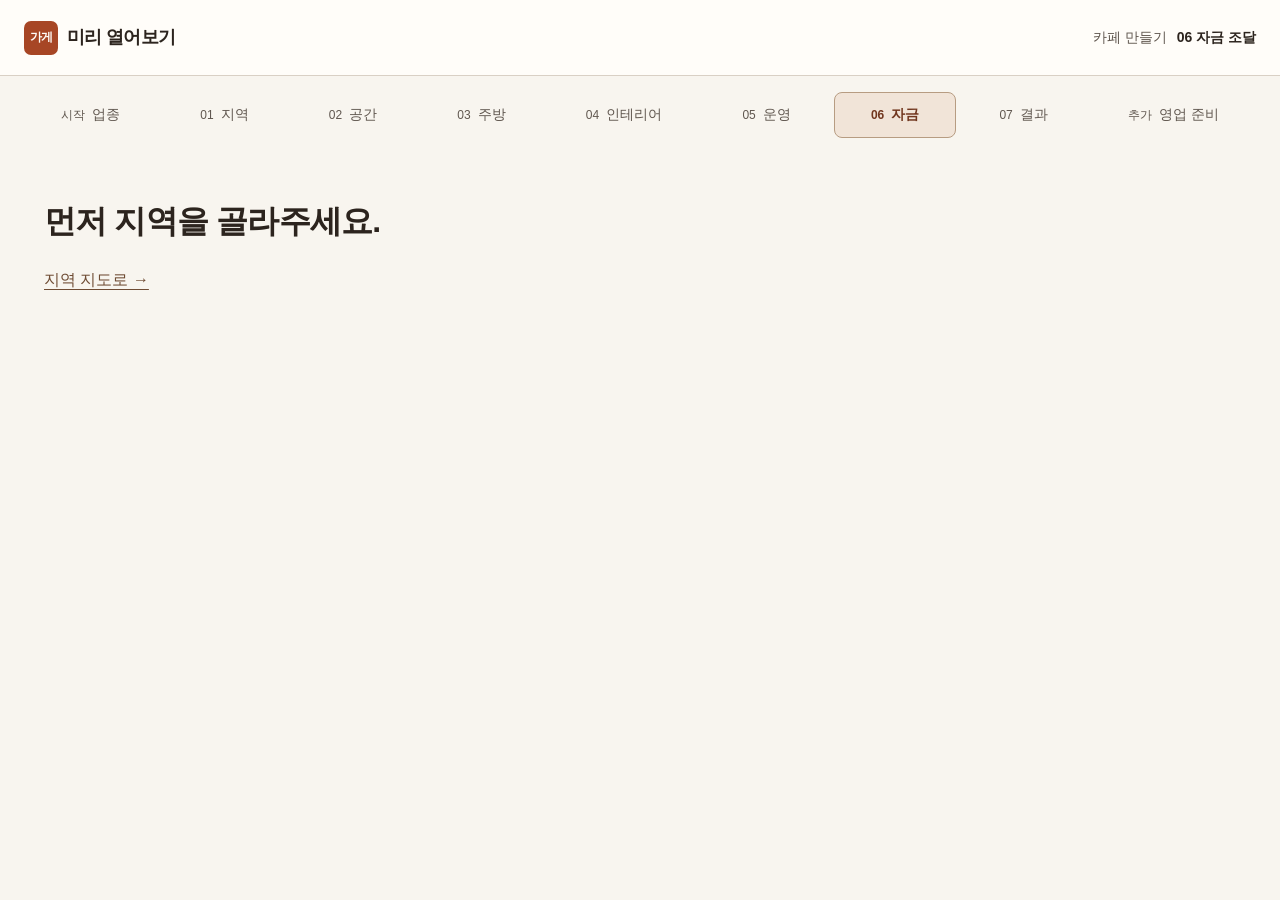
==== commit 3ff2b65f: "Align cafe seating, customer spend and funding gaps" ====
--- a/funding.html
+++ b/funding.html
@@ -23,4 +23,4 @@
   <div class="payment-card"><h3 id="payment-label">매달 갚을 돈</h3><output id="payment">—</output><p id="payment-detail"></p></div><dl class="summary-lines"><div><dt>대출기간 전체 이자</dt><dd id="total-interest">—</dd></div><div><dt>원금 + 전체 이자</dt><dd id="total-repayment">—</dd></div><div><dt>앞에서 정한 월세</dt><dd id="monthly-rent">—</dd></div></dl><p class="help">월세는 매월 운영 지출로 따로 표시합니다. 위 초기 자금과 대출 상환액에는 월세·인건비·재료비를 자동으로 더하지 않습니다.</p></section>
  <section class="panel"><h2>월별 상환 내역</h2><p class="help">표시는 원 단위 반올림입니다. 실제 금융기관의 일수 계산·반올림 규칙에 따라 달라질 수 있어요.</p><details id="schedule-details"><summary>원금·이자·잔액 펼치기</summary><div class="table-scroll" tabindex="0" role="region" aria-label="월별 대출 상환표"><table class="schedule-table"><thead><tr><th scope="col">회차</th><th scope="col">원금</th><th scope="col">이자</th><th scope="col">상환액</th><th scope="col">남은 원금</th></tr></thead><tbody id="repayments"></tbody></table></div></details></section></aside></div>
  <div class="save-bar"><button id="save-funding" type="submit">자금 계획 저장</button><button id="next-results" class="primary" type="submit">저장하고 최종 결과 보기 →</button><p id="save-status" role="status">현재 브라우저에 구별로 저장합니다.</p></div></form>
-</div></main><noscript>자금 계산에는 JavaScript가 필요합니다.</noscript><script src="js/cost-reference.js"></script><script src="js/price-model.js"></script><script src="js/kitchen-model.js"></script><script src="js/interior-model.js"></script><script src="js/operations-model.js"></script><script src="js/live-model.js"></script><script src="js/supplies-finance.js"></script><script src="js/funding-model.js"></script><script src="js/results-model.js"></script><script src="js/plan-link.js"></script><script src="js/startup-budget.js"></script><script src="js/district-model.js"></script><script src="js/funding.js"></script><script src="js/readability.js"></script></body></html>
+</div></main><noscript>자금 계산에는 JavaScript가 필요합니다.</noscript><script src="js/cost-reference.js"></script><script src="js/price-model.js"></script><script src="js/kitchen-model.js"></script><script src="js/interior-model.js"></script><script src="js/operations-model.js"></script><script src="js/live-model.js?v=cafe-plan-2"></script><script src="js/supplies-finance.js?v=cafe-plan-2"></script><script src="js/funding-model.js"></script><script src="js/results-model.js?v=cafe-plan-2"></script><script src="js/plan-link.js?v=cafe-plan-2"></script><script src="js/startup-budget.js?v=cafe-plan-2"></script><script src="js/district-model.js"></script><script src="js/funding.js?v=cafe-plan-2"></script><script src="js/readability.js"></script></body></html>
